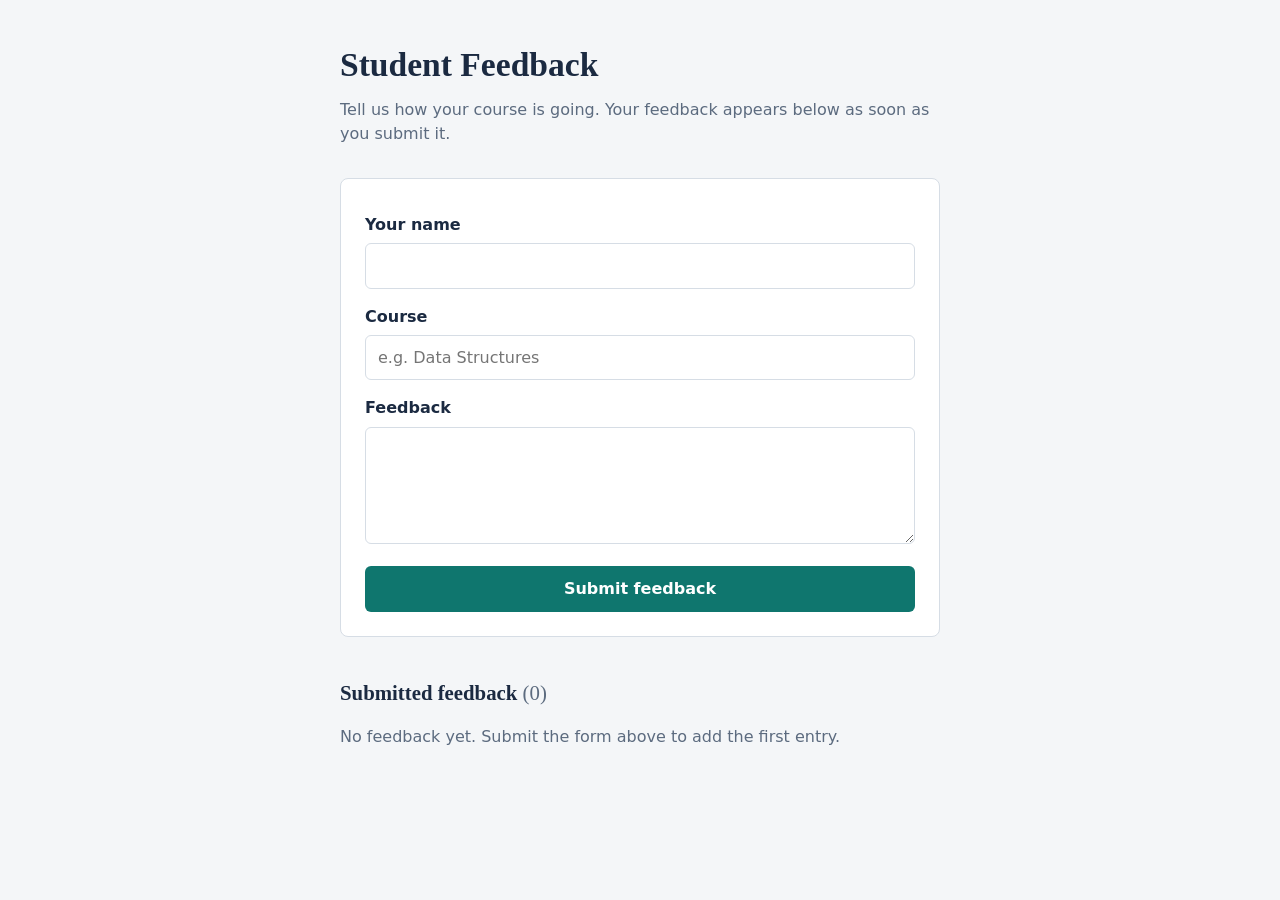
==== index.html @ c08af246 "Restore feedback app and add workflow" ====
<!DOCTYPE html>
<html lang="en">
<head>
  <meta charset="UTF-8">
  <meta name="viewport" content="width=device-width, initial-scale=1">
  <title>Student Feedback</title>
  <link rel="stylesheet" href="style.css">
</head>
<body>
  <main class="page">
    <header>
      <h1>Student Feedback</h1>
      <p class="lead">Tell us how your course is going. Your feedback appears below as soon as you submit it.</p>
    </header>

    <form id="feedback-form" novalidate>
      <label for="name">Your name</label>
      <input type="text" id="name" name="name" autocomplete="name" required>

      <label for="course">Course</label>
      <input type="text" id="course" name="course" placeholder="e.g. Data Structures" required>

      <label for="feedback">Feedback</label>
      <textarea id="feedback" name="feedback" rows="4" required></textarea>

      <p id="form-error" class="error" role="alert" hidden></p>
      <button type="submit">Submit feedback</button>
    </form>

    <section aria-labelledby="list-heading">
      <div class="list-head">
        <h2 id="list-heading">Submitted feedback <span id="count">(0)</span></h2>
        <button type="button" id="clear-btn" class="link-btn">Clear all</button>
      </div>
      <p id="empty" class="empty">No feedback yet. Submit the form above to add the first entry.</p>
      <ul id="feedback-list"></ul>
    </section>
  </main>
  <script src="script.js"></script>
</body>
</html>
---- style.css ----
:root {
  --bg: #f4f6f8;
  --surface: #ffffff;
  --ink: #1b2a41;
  --muted: #5c6b7f;
  --line: #d6dde5;
  --accent: #0f766e;
  --accent-dark: #0b5a54;
  --danger: #b3261e;
}

* { box-sizing: border-box; }

body {
  margin: 0;
  background: var(--bg);
  color: var(--ink);
  font-family: system-ui, -apple-system, "Segoe UI", Roboto, sans-serif;
  line-height: 1.5;
}

.page { max-width: 640px; margin: 0 auto; padding: 2.5rem 1.25rem 4rem; }

h1, h2 { font-family: Georgia, "Times New Roman", serif; margin: 0; }
h1 { font-size: 2.1rem; }
h2 { font-size: 1.3rem; }
.lead { color: var(--muted); margin: 0.5rem 0 2rem; }

form {
  background: var(--surface);
  border: 1px solid var(--line);
  border-radius: 8px;
  padding: 1.5rem;
  display: grid;
  gap: 0.4rem;
}

label { font-weight: 600; margin-top: 0.6rem; }

input, textarea {
  width: 100%;
  padding: 0.6rem 0.75rem;
  border: 1px solid var(--line);
  border-radius: 6px;
  font: inherit;
  color: inherit;
}

textarea { resize: vertical; }

:focus-visible { outline: 3px solid var(--accent); outline-offset: 2px; }

button[type="submit"] {
  margin-top: 1rem;
  padding: 0.7rem 1rem;
  border: 0;
  border-radius: 6px;
  background: var(--accent);
  color: #fff;
  font: inherit;
  font-weight: 600;
  cursor: pointer;
}
button[type="submit"]:hover { background: var(--accent-dark); }

.error { color: var(--danger); margin: 0.5rem 0 0; }

section { margin-top: 2.5rem; }
.list-head { display: flex; justify-content: space-between; align-items: baseline; }
#count { color: var(--muted); font-weight: normal; }

.link-btn {
  background: none;
  border: 0;
  color: var(--danger);
  font: inherit;
  cursor: pointer;
  text-decoration: underline;
}

.empty { color: var(--muted); }

ul { list-style: none; padding: 0; margin: 1rem 0 0; display: grid; gap: 0.9rem; }

li {
  background: var(--surface);
  border: 1px solid var(--line);
  border-left: 4px solid var(--accent);
  border-radius: 6px;
  padding: 1rem 1.1rem;
}

.entry-course { font-weight: 600; }
.entry-meta { color: var(--muted); font-size: 0.875rem; margin: 0.15rem 0 0.6rem; }
.entry-text { margin: 0; white-space: pre-wrap; overflow-wrap: anywhere; }
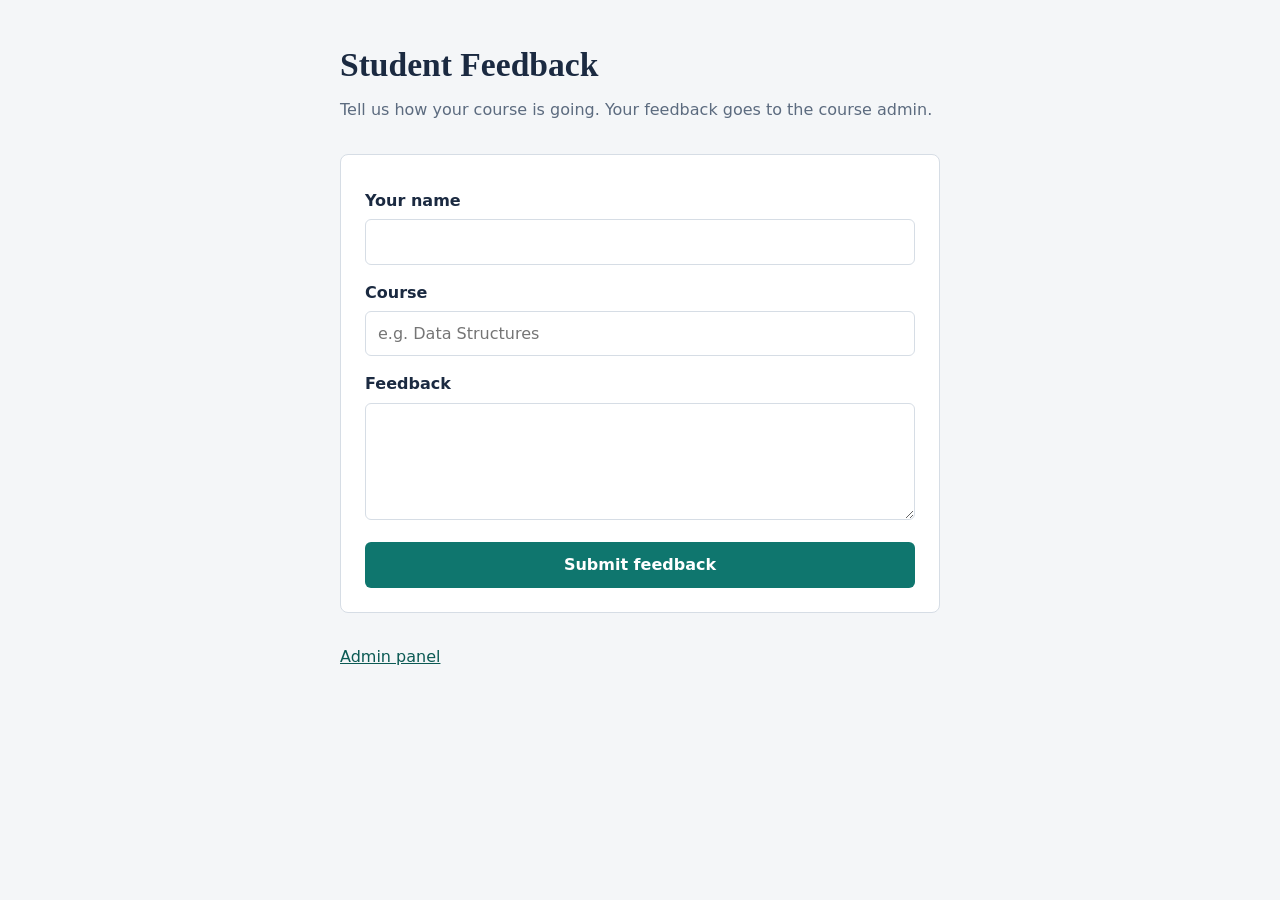
==== commit 2ba59881: "Add admin panel" ====
--- a/index.html
+++ b/index.html
@@ -10,7 +10,7 @@
   <main class="page">
     <header>
       <h1>Student Feedback</h1>
-      <p class="lead">Tell us how your course is going. Your feedback appears below as soon as you submit it.</p>
+      <p class="lead">Tell us how your course is going. Your feedback goes to the course admin.</p>
     </header>
 
     <form id="feedback-form" novalidate>
@@ -24,17 +24,11 @@
       <textarea id="feedback" name="feedback" rows="4" required></textarea>
 
       <p id="form-error" class="error" role="alert" hidden></p>
+      <p id="form-success" class="success" role="status" hidden></p>
       <button type="submit">Submit feedback</button>
     </form>
 
-    <section aria-labelledby="list-heading">
-      <div class="list-head">
-        <h2 id="list-heading">Submitted feedback <span id="count">(0)</span></h2>
-        <button type="button" id="clear-btn" class="link-btn">Clear all</button>
-      </div>
-      <p id="empty" class="empty">No feedback yet. Submit the form above to add the first entry.</p>
-      <ul id="feedback-list"></ul>
-    </section>
+    <p class="footer"><a href="admin.html">Admin panel</a></p>
   </main>
   <script src="script.js"></script>
 </body>
--- a/style.css
+++ b/style.css
@@ -10,6 +10,8 @@
 }
 
 * { box-sizing: border-box; }
+
+[hidden] { display: none !important; }
 
 body {
   margin: 0;
@@ -25,6 +27,9 @@
 h1 { font-size: 2.1rem; }
 h2 { font-size: 1.3rem; }
 .lead { color: var(--muted); margin: 0.5rem 0 2rem; }
+
+a { color: var(--accent-dark); }
+.footer { margin-top: 2rem; }
 
 form {
   background: var(--surface);
@@ -64,10 +69,35 @@
 button[type="submit"]:hover { background: var(--accent-dark); }
 
 .error { color: var(--danger); margin: 0.5rem 0 0; }
+.success {
+  margin: 0.5rem 0 0;
+  padding: 0.6rem 0.75rem;
+  border-radius: 6px;
+  background: #e6f4f1;
+  color: var(--accent-dark);
+}
 
-section { margin-top: 2.5rem; }
-.list-head { display: flex; justify-content: space-between; align-items: baseline; }
+section { margin-top: 0; }
+.list-head {
+  display: flex;
+  flex-wrap: wrap;
+  gap: 0.75rem;
+  justify-content: space-between;
+  align-items: baseline;
+}
+.toolbar { display: flex; flex-wrap: wrap; gap: 0.75rem; align-items: center; }
 #count { color: var(--muted); font-weight: normal; }
+
+.btn {
+  padding: 0.35rem 0.8rem;
+  border: 1px solid var(--line);
+  border-radius: 6px;
+  background: var(--surface);
+  color: var(--ink);
+  font: inherit;
+  cursor: pointer;
+}
+.btn:hover { border-color: var(--accent); }
 
 .link-btn {
   background: none;
@@ -93,3 +123,4 @@
 .entry-course { font-weight: 600; }
 .entry-meta { color: var(--muted); font-size: 0.875rem; margin: 0.15rem 0 0.6rem; }
 .entry-text { margin: 0; white-space: pre-wrap; overflow-wrap: anywhere; }
+.delete-btn { margin-top: 0.6rem; padding: 0; font-size: 0.875rem; }
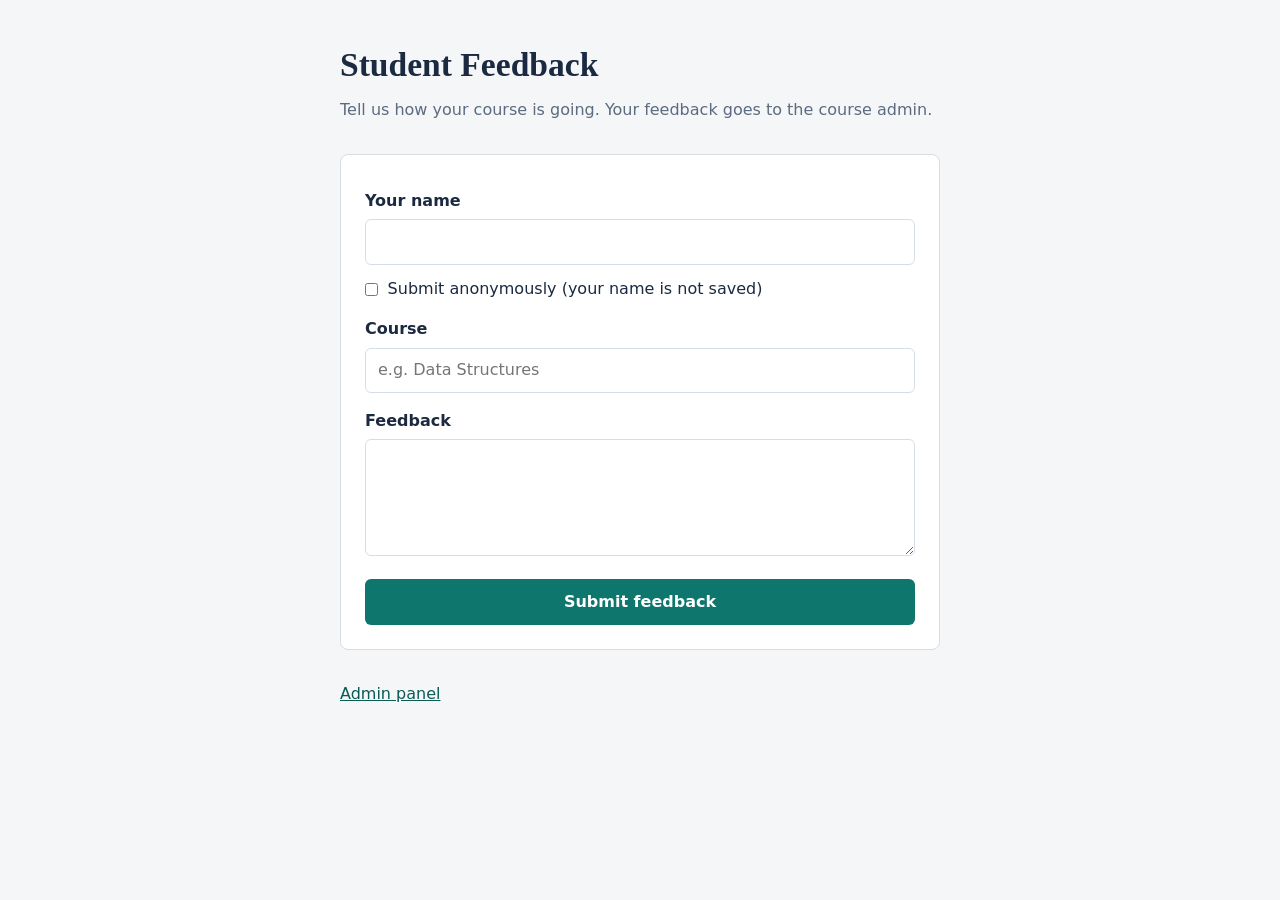
==== commit b1bd77a6: "Add anonymous feedback option" ====
--- a/index.html
+++ b/index.html
@@ -17,6 +17,11 @@
       <label for="name">Your name</label>
       <input type="text" id="name" name="name" autocomplete="name" required>
 
+      <label class="check" for="anonymous">
+        <input type="checkbox" id="anonymous" name="anonymous">
+        Submit anonymously (your name is not saved)
+      </label>
+
       <label for="course">Course</label>
       <input type="text" id="course" name="course" placeholder="e.g. Data Structures" required>
 
--- a/style.css
+++ b/style.css
@@ -52,6 +52,17 @@
 }
 
 textarea { resize: vertical; }
+
+label.check {
+  display: flex;
+  align-items: center;
+  gap: 0.6rem;
+  margin-top: 0.4rem;
+  font-weight: normal;
+  cursor: pointer;
+}
+label.check input { width: auto; margin: 0; accent-color: var(--accent); }
+input:disabled { background: var(--bg); cursor: not-allowed; }
 
 :focus-visible { outline: 3px solid var(--accent); outline-offset: 2px; }
 
